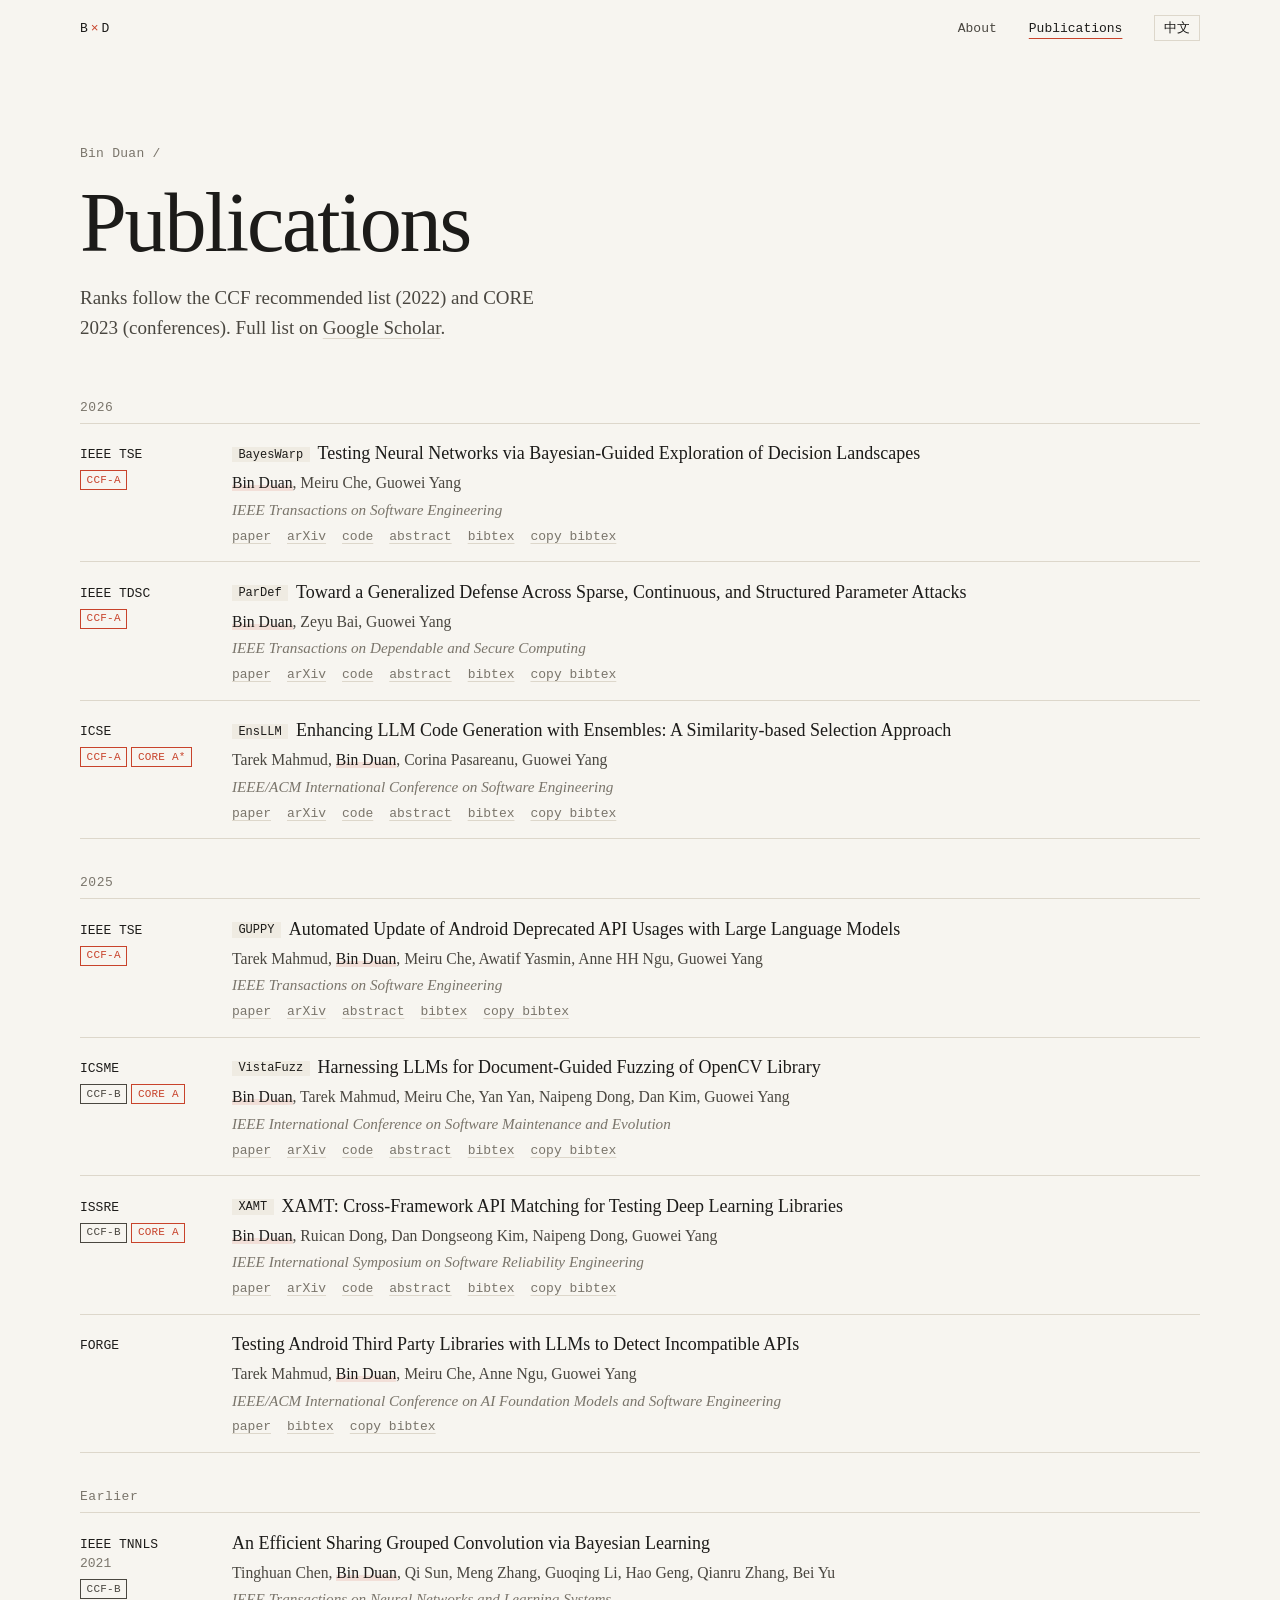
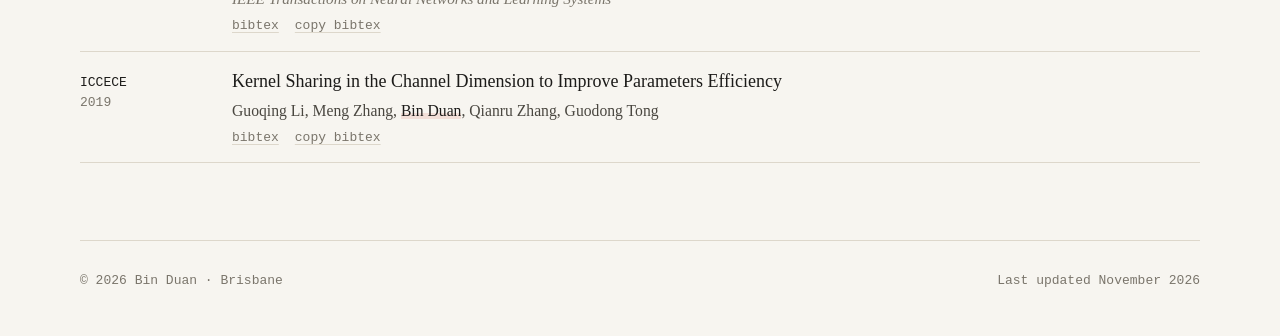
==== publications.html @ 84989628 "feat: About home with news and selected pubs; separate publications page Co-Authored-By: Claude Opus" ====
<!doctype html>
<html lang="en">
<head>
  <meta charset="utf-8">
  <meta name="viewport" content="width=device-width, initial-scale=1">
  <meta name="theme-color" content="#f7f5f0">
  <meta name="description" content="Bin Duan is a PhD student at the University of Queensland working on testing deep learning systems and the libraries they run on.">
  <meta property="og:title" content="Bin Duan">
  <meta property="og:description" content="PhD student at the University of Queensland. Testing deep learning systems and the libraries they run on.">
  <meta property="og:type" content="website">
  <title>Publications — Bin Duan</title>
  <link rel="icon" href="assets/favicon.svg" type="image/svg+xml">
  <link rel="stylesheet" href="styles.css">
  <script src="publications.js" defer></script>
  <script src="app.js" defer></script>
  <script type="application/ld+json">{"@context":"https://schema.org","@type":"Person","name":"Bin Duan","url":"https://beanduan22.github.io/","email":"mailto:b.duan@uq.edu.au","affiliation":{"@type":"CollegeOrUniversity","name":"The University of Queensland"},"sameAs":["https://github.com/beanduan22","https://scholar.google.com/citations?user=vhagAc0AAAAJ"]}</script>
</head>
<body>
  <div class="sentinel" id="sentinel" aria-hidden="true"></div>
  <a class="skip-link" href="#main" data-i18n="skip">Skip to content</a>

  <header class="masthead">
    <div class="page masthead-inner">
      <a class="mark" href="./" aria-label="Bin Duan, top of page">B<span>×</span>D</a>
      <nav aria-label="Sections" class="masthead-nav">
        <a href="./" data-i18n="navAbout">About</a>
        <a href="publications.html" aria-current="page" data-i18n="navPubs">Publications</a>
        <button class="lang" id="lang-toggle" type="button" lang="zh">中文</button>
      </nav>
    </div>
  </header>

  <main id="main">
    <section class="page pubs-page" aria-labelledby="pubs-h">
      <header class="pubs-page-head">
        <p class="meta"><a href="./">Bin Duan</a> /</p>
        <h1 id="pubs-h" data-i18n="pubsH">Publications</h1>
        <p class="body" data-i18n-html="pubsIntro">Ranks follow the CCF recommended list (2022) and CORE 2023 (conferences). Full list on <a href="https://scholar.google.com/citations?user=vhagAc0AAAAJ" target="_blank" rel="noopener noreferrer">Google Scholar</a>.</p>
      </header>
      <div id="pub-list" class="pub-list" data-view="all">
        <noscript><p>The publication list needs JavaScript. See <a href="https://scholar.google.com/citations?user=vhagAc0AAAAJ">Google Scholar</a>.</p></noscript>
      </div>
    </section>
  </main>

  <footer class="page footer">
    <p>© <span id="year">2026</span> Bin Duan · Brisbane</p>
    <p data-i18n="updated">Last updated November 2026</p>
  </footer>
  <p class="toast" id="toast" role="status" aria-live="polite"></p>
</body>
</html>
---- styles.css ----
@font-face { font-family: "Newsreader"; src: url("assets/newsreader-latin-400-normal.woff2") format("woff2"); font-weight: 400; font-style: normal; font-display: swap; }
@font-face { font-family: "Newsreader"; src: url("assets/newsreader-latin-400-italic.woff2") format("woff2"); font-weight: 400; font-style: italic; font-display: swap; }
@font-face { font-family: "Newsreader"; src: url("assets/newsreader-latin-500-normal.woff2") format("woff2"); font-weight: 500; font-style: normal; font-display: swap; }
@font-face { font-family: "Plex Mono"; src: url("assets/ibm-plex-mono-latin-400-normal.woff2") format("woff2"); font-weight: 400; font-display: swap; }
@font-face { font-family: "Plex Mono"; src: url("assets/ibm-plex-mono-latin-500-normal.woff2") format("woff2"); font-weight: 500; font-display: swap; }

:root {
  /* paper, ink, and one red pen */
  --paper: #f7f5f0;
  --paper-deep: #efebe2;
  --ink: #1c1b19;
  --ink-soft: #4a4740;
  --muted: #7a756b;
  --rule: #ddd7cb;
  --pen: #c8432b;
  --pen-soft: rgba(200, 67, 43, 0.12);
  --contour: #b9b1a1;

  --serif: "Newsreader", "Noto Serif SC", "Source Han Serif SC", "Songti SC", Georgia, serif;
  --mono: "Plex Mono", "SFMono-Regular", "Menlo", monospace;

  --text-sm: 0.8125rem;
  --text-base: clamp(1.0625rem, 1rem + 0.25vw, 1.1875rem);
  --text-lede: clamp(1.375rem, 1.15rem + 0.9vw, 1.75rem);
  --text-name: clamp(3rem, 2rem + 4.5vw, 5.25rem);

  --gutter: clamp(1.25rem, 4vw, 3rem);
  --label-col: 9.5rem;
  --ease: cubic-bezier(0.16, 1, 0.3, 1);
}

*, *::before, *::after { box-sizing: border-box; }
html { scroll-behavior: smooth; -webkit-text-size-adjust: 100%; }
body {
  margin: 0;
  background: var(--paper);
  color: var(--ink);
  font: 400 var(--text-base)/1.6 var(--serif);
  font-optical-sizing: auto;
  text-rendering: optimizeLegibility;
}
::selection { background: var(--pen-soft); }

a { color: inherit; text-decoration: underline; text-decoration-color: var(--rule); text-underline-offset: 0.2em; text-decoration-thickness: 1px; transition: text-decoration-color 160ms, color 160ms; }
a:hover { text-decoration-color: var(--pen); }
a:focus-visible, button:focus-visible { outline: 2px solid var(--pen); outline-offset: 3px; border-radius: 2px; }

.skip-link { position: absolute; left: -999px; top: 0.5rem; background: var(--ink); color: var(--paper); padding: 0.4rem 0.8rem; font: var(--text-sm) var(--mono); }
.skip-link:focus { left: 0.5rem; z-index: 10; }

.page { width: min(1120px, 100% - 2 * var(--gutter)); margin-inline: auto; }

/* masthead */
.masthead { position: sticky; top: 0; z-index: 5; background: color-mix(in srgb, var(--paper) 92%, transparent); backdrop-filter: blur(6px); border-bottom: 1px solid transparent; transition: border-color 200ms; }
.masthead.scrolled { border-bottom-color: var(--rule); }
.masthead-inner { display: flex; justify-content: space-between; align-items: center; height: 3.5rem; font: 400 var(--text-sm) var(--mono); }
.mark { text-decoration: none; letter-spacing: 0.08em; font-weight: 500; }
.mark span { color: var(--pen); margin-inline: 0.15em; }
.masthead-nav { display: flex; gap: clamp(0.9rem, 2.5vw, 2rem); align-items: center; }
.masthead-nav a { text-decoration: none; color: var(--ink-soft); }
.masthead-nav a:hover { color: var(--ink); }
.lang { font: inherit; color: var(--ink); background: none; border: 1px solid var(--rule); padding: 0.2rem 0.55rem; cursor: pointer; transition: border-color 160ms, background 160ms; }
.lang:hover { border-color: var(--ink); }
.lang:active { background: var(--paper-deep); }

/* intro */
.intro { display: grid; grid-template-columns: minmax(0, 7fr) minmax(0, 5fr); gap: clamp(2rem, 5vw, 5rem); align-items: end; padding-block: clamp(3.5rem, 9vw, 7.5rem) clamp(3rem, 7vw, 6rem); }
.meta { font: 400 var(--text-sm)/1.4 var(--mono); color: var(--muted); letter-spacing: 0.02em; margin: 0 0 1.25rem; }
h1 { font-size: var(--text-name); font-weight: 400; line-height: 0.95; letter-spacing: -0.025em; margin: 0 0 2rem; }
.body { color: var(--ink-soft); max-width: 52ch; margin: 0 0 2rem; }
.links { list-style: none; padding: 0; margin: 0; display: flex; flex-wrap: wrap; gap: 0.5rem 1.75rem; font: 400 var(--text-sm) var(--mono); }

/* sections */
.section { display: grid; grid-template-columns: var(--label-col) minmax(0, 1fr); gap: 2rem; padding-block: clamp(3rem, 6vw, 5rem); border-top: 1px solid var(--rule); }
.label { font: 500 var(--text-sm)/1.4 var(--mono); text-transform: uppercase; letter-spacing: 0.08em; margin: 0.35rem 0 0; position: sticky; top: 5rem; align-self: start; }
.label-no { color: var(--pen); margin-right: 0.4em; }

/* publications */
.pub { display: grid; grid-template-columns: 8rem minmax(0, 1fr); gap: 1.5rem; padding: 1.1rem 0; border-bottom: 1px solid var(--rule); position: relative; }
.pub::before { content: ""; position: absolute; left: -1rem; top: 1.45rem; width: 0.45rem; height: 1px; background: var(--pen); transform: scaleX(0); transform-origin: left; transition: transform 220ms var(--ease); }
.pub:hover::before, .pub:focus-within::before { transform: scaleX(1); }
.pub-venue { font: 500 var(--text-sm)/1.5 var(--mono); margin: 0.25rem 0 0; }
.pub-venue > p { margin: 0; }
.pub-venue span { display: block; font-weight: 400; color: var(--muted); }
.pub h4 { font-size: 1.125rem; font-weight: 500; line-height: 1.35; margin: 0 0 0.3rem; }
.pub h4 a { text-decoration: none; }
.pub h4 a:hover { text-decoration: underline; text-decoration-color: var(--pen); }
.authors { margin: 0; color: var(--ink-soft); font-size: 0.98rem; }
.authors b { font-weight: 500; color: var(--ink); box-shadow: inset 0 -0.38em 0 var(--pen-soft); }
.pub-links { margin: 0.4rem 0 0; font: 400 var(--text-sm) var(--mono); display: flex; gap: 1rem; }
.pub-links a { color: var(--muted); }
.pub-links a:hover { color: var(--ink); }

/* footer */
.footer { display: flex; justify-content: space-between; gap: 1rem; padding-block: 2rem 3rem; border-top: 1px solid var(--rule); font: 400 var(--text-sm) var(--mono); color: var(--muted); }
.footer p { margin: 0; }

.toast { position: fixed; left: 50%; bottom: 1.5rem; transform: translate(-50%, 1rem); margin: 0; background: var(--ink); color: var(--paper); font: 400 var(--text-sm) var(--mono); padding: 0.5rem 0.9rem; opacity: 0; pointer-events: none; transition: opacity 200ms, transform 200ms var(--ease); }
.toast.show { opacity: 1; transform: translate(-50%, 0); }

html[lang="zh-CN"] .body { line-height: 1.8; }

@media (max-width: 900px) {
  .intro { grid-template-columns: 1fr; align-items: start; }
  .portrait { max-width: 18rem; }
}
@media (max-width: 680px) {
  .section { grid-template-columns: 1fr; gap: 1.25rem; }
  .label { position: static; }
  .pub { grid-template-columns: 1fr; gap: 0.25rem; }
  .pub::before { display: none; }
  .pub-venue span { display: inline; margin-left: 0.5em; }
  .masthead-nav a:not(:last-of-type) { display: none; }
  .footer { flex-direction: column; }
}
.sentinel { position: absolute; top: 0; height: 1px; width: 1px; }
.pair { white-space: nowrap; }
.pair:has(.tool-plain) { white-space: normal; }

/* research threads */
.threads { display: grid; gap: 0; }
.thread { display: grid; grid-template-columns: 2.5rem minmax(0, 1fr); gap: 1rem; padding: 0 0 2.5rem; }
.thread + .thread { padding-top: 2.5rem; border-top: 1px solid var(--rule); }
.thread-no { margin: 0.2rem 0 0; font: 500 var(--text-sm) var(--mono); color: var(--pen); }
.thread h3 { font-size: clamp(1.4rem, 1.2rem + 0.6vw, 1.75rem); font-weight: 500; line-height: 1.2; margin: 0 0 0.9rem; letter-spacing: -0.012em; }
.thread > div > p { margin: 0 0 1.25rem; color: var(--ink-soft); max-width: 62ch; }
.thread-facts { margin: 0; display: grid; gap: 0.5rem; max-width: 62ch; }
.thread-facts > div { display: grid; grid-template-columns: 6rem minmax(0, 1fr); gap: 1rem; }
.thread-facts dt { font: 500 var(--text-sm)/1.7 var(--mono); text-transform: uppercase; letter-spacing: 0.06em; color: var(--muted); }
.thread-facts dd { margin: 0; font-size: 1rem; }

/* publications */
.year { font: 500 var(--text-sm) var(--mono); letter-spacing: 0.04em; color: var(--muted); margin: 2.25rem 0 0; padding-bottom: 0.5rem; border-bottom: 1px solid var(--rule); }
.pub-list > .year:first-child { margin-top: 0; }
.pub-tool { display: inline-block; font: 500 0.75rem var(--mono); background: var(--paper-deep); padding: 0.05rem 0.4rem; margin-right: 0.5rem; vertical-align: 0.15em; }
.pub-full { font-style: italic; color: var(--muted); font-size: 0.95rem; margin: 0.15rem 0 0; }
.pub-links { align-items: baseline; flex-wrap: wrap; }
.pub-links button { font: inherit; color: var(--muted); background: none; border: 0; padding: 0; cursor: pointer; text-decoration: underline; text-decoration-color: var(--rule); text-underline-offset: 0.2em; }
.pub-links button:hover { color: var(--ink); text-decoration-color: var(--pen); }
.pub-links button[aria-expanded="true"] { color: var(--pen); }
.abstract { margin: 0.75rem 0 0.25rem; padding-left: 1rem; border-left: 2px solid var(--pen); color: var(--ink-soft); font-size: 0.98rem; max-width: 70ch; }
.bibtex { margin: 0.75rem 0 0.25rem; padding: 0.9rem 1rem; background: var(--paper-deep); font: 400 0.78rem/1.55 var(--mono); overflow-x: auto; white-space: pre; }

@media (max-width: 900px) {
}
@media (max-width: 680px) {
  .thread { grid-template-columns: 1fr; gap: 0.25rem; }
  .thread-facts > div { grid-template-columns: 1fr; gap: 0; }
}

/* portrait */
.portrait { position: relative; margin: 0; justify-self: end; width: min(100%, 22rem); aspect-ratio: 1 / 1; background: var(--paper-deep); }
.portrait::after { content: ""; position: absolute; inset: 0.75rem -0.75rem -0.75rem 0.75rem; border: 1px solid var(--rule); z-index: -1; }
.portrait img { display: block; width: 100%; height: 100%; object-fit: cover; filter: saturate(0.9) contrast(1.02); }
.portrait-empty { display: none; position: absolute; inset: 0; place-content: center; text-align: center; font: 400 var(--text-sm)/1.6 var(--mono); color: var(--muted); border: 1px dashed var(--contour); }
.portrait.is-empty img { display: none; }
.portrait.is-empty .portrait-empty { display: grid; }
.intro { align-items: center; }

/* ranks */
.ranks { display: flex; flex-wrap: wrap; gap: 0.25rem; margin: 0.35rem 0 0 !important; }
.rank { font: 500 0.6875rem/1 var(--mono); letter-spacing: 0.02em; padding: 0.22rem 0.35rem; border: 1px solid currentColor; white-space: nowrap; }
.pub-venue .ranks .rank-top { color: var(--pen); font-weight: 500; }
.pub-venue .ranks .rank-mid { color: var(--ink-soft); font-weight: 500; }

/* thread paper links */
.thread-papers { display: flex; flex-wrap: wrap; gap: 0.35rem 0.5rem; }
.thread-paper { font: 400 var(--text-sm)/1.5 var(--mono); text-decoration: none; background: var(--paper-deep); padding: 0.1rem 0.45rem; transition: background 160ms, color 160ms; }
.thread-paper:hover { background: var(--ink); color: var(--paper); }

/* intro bio directions */
.body em { font-style: italic; color: var(--ink); }

.pub-note { font: 400 var(--text-sm) var(--mono); color: var(--muted); margin: 0 0 1.75rem; }

/* news */
.news { list-style: none; margin: 0; padding: 0; max-width: 46rem; }
.news li { display: grid; grid-template-columns: 6.5rem minmax(0, 1fr); gap: 1.25rem; padding: 0.7rem 0; border-bottom: 1px solid var(--rule); }
.news li:first-child { padding-top: 0.2rem; }
.news time { font: 400 var(--text-sm)/1.9 var(--mono); color: var(--muted); white-space: nowrap; }
.news li:first-child time { color: var(--pen); }
.news p { margin: 0; }
.news em { font-style: italic; }

/* links between pages */
.more { margin: 1.5rem 0 0; font: 500 var(--text-sm) var(--mono); }
.more a { text-decoration: none; border-bottom: 1px solid var(--ink); padding-bottom: 0.15rem; transition: color 160ms, border-color 160ms; }
.more a:hover { color: var(--pen); border-color: var(--pen); }
.masthead-nav a[aria-current="page"] { color: var(--ink); text-decoration: underline; text-decoration-color: var(--pen); text-underline-offset: 0.45em; }

/* publications page */
.pubs-page { padding-block: clamp(3rem, 7vw, 5.5rem) clamp(3rem, 6vw, 5rem); }
.pubs-page-head { margin-bottom: clamp(2rem, 5vw, 3.5rem); max-width: 46rem; }
.pubs-page-head .meta a { text-decoration: none; }
.pubs-page-head h1 { margin-bottom: 1.25rem; }
.pubs-page-head .body { margin: 0; }

@media (max-width: 680px) {
  .news li { grid-template-columns: 1fr; gap: 0.1rem; }
  .masthead-nav a:not(:last-of-type) { display: inline; }
}
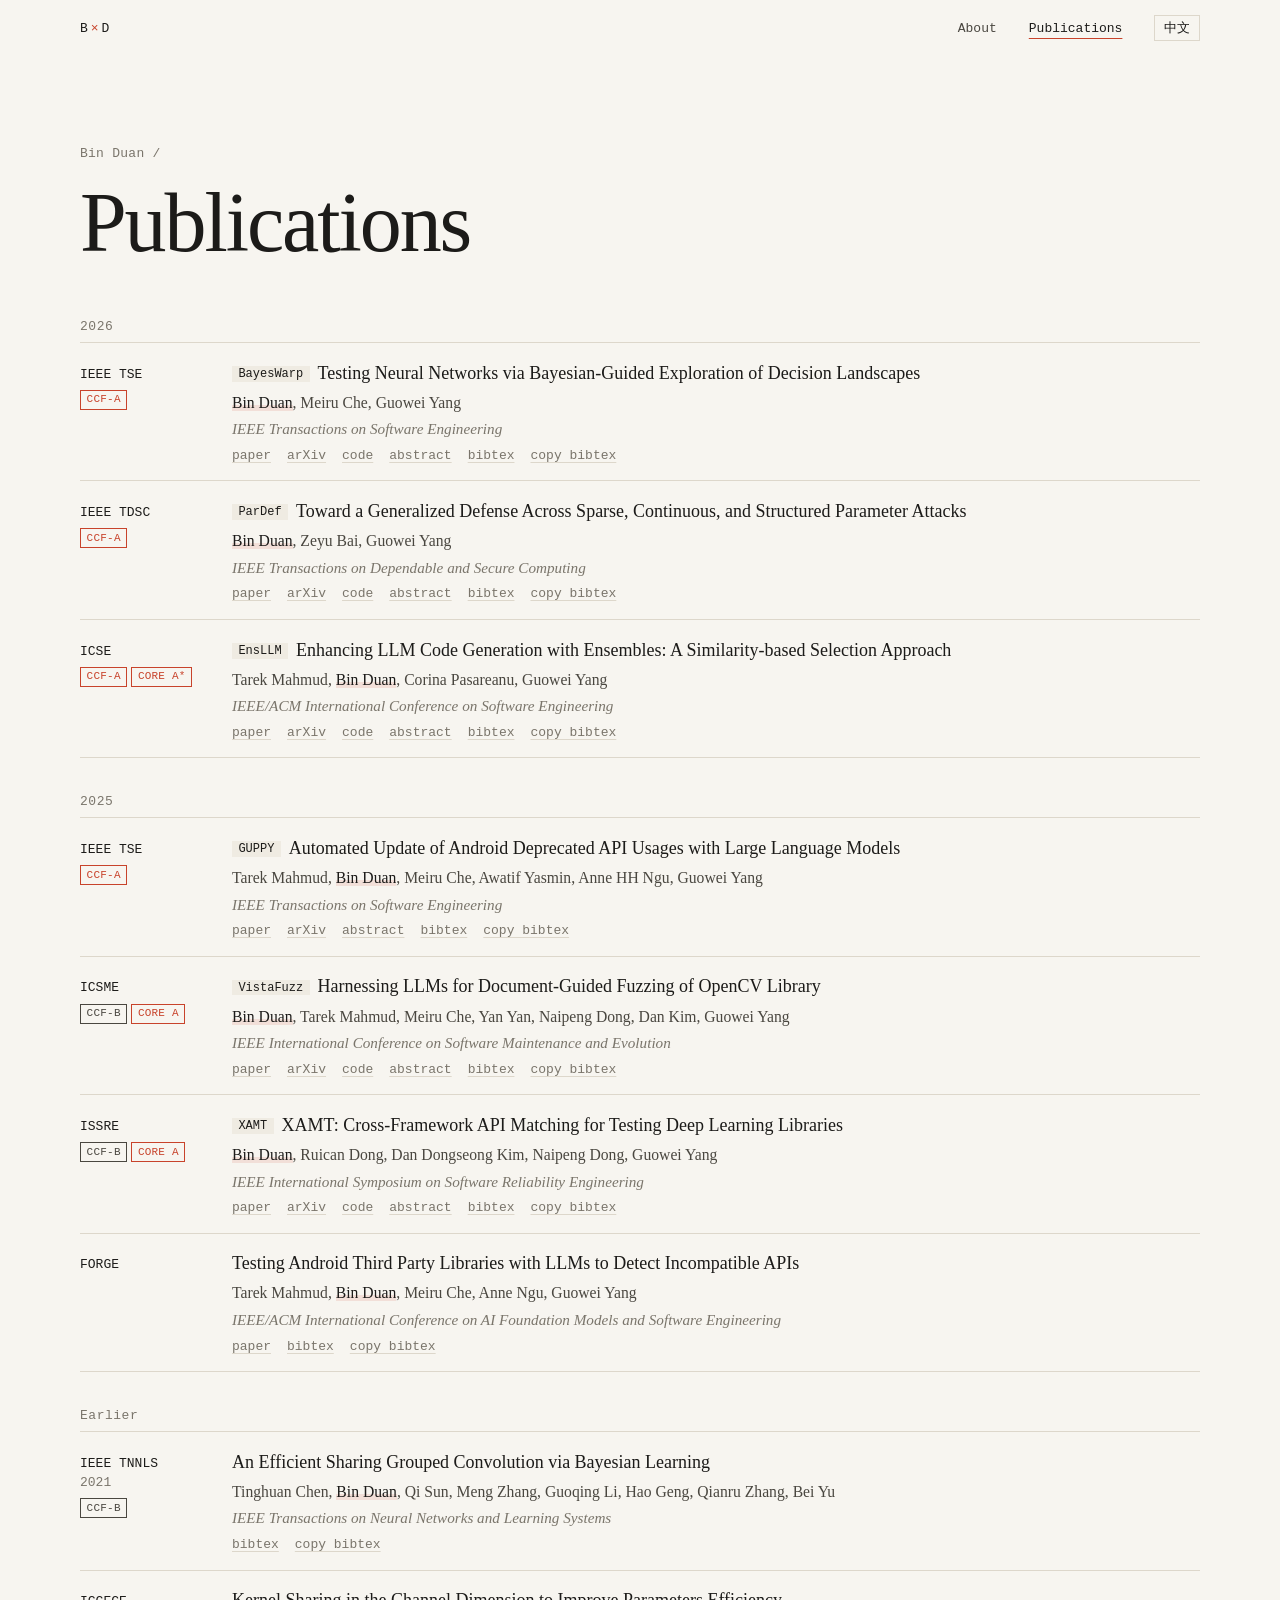
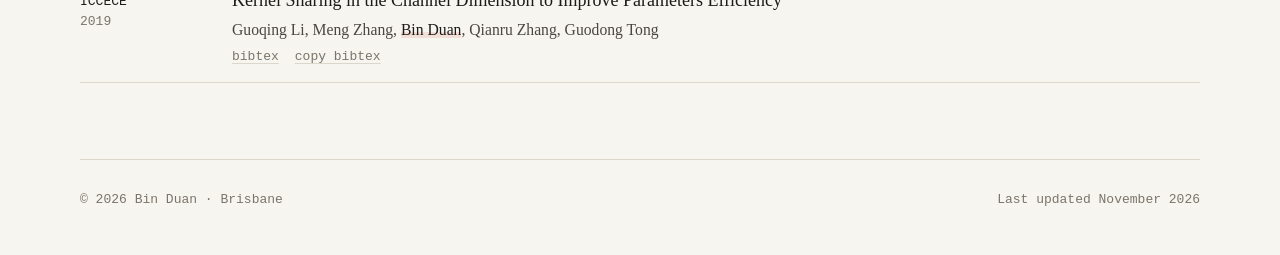
==== commit ca63f754: "fix: new portrait at native ratio, drop tool names from news, remove pubs intro Co-Authored-By: Clau" ====
--- a/publications.html
+++ b/publications.html
@@ -35,7 +35,6 @@
       <header class="pubs-page-head">
         <p class="meta"><a href="./">Bin Duan</a> /</p>
         <h1 id="pubs-h" data-i18n="pubsH">Publications</h1>
-        <p class="body" data-i18n-html="pubsIntro">Ranks follow the CCF recommended list (2022) and CORE 2023 (conferences). Full list on <a href="https://scholar.google.com/citations?user=vhagAc0AAAAJ" target="_blank" rel="noopener noreferrer">Google Scholar</a>.</p>
       </header>
       <div id="pub-list" class="pub-list" data-view="all">
         <noscript><p>The publication list needs JavaScript. See <a href="https://scholar.google.com/citations?user=vhagAc0AAAAJ">Google Scholar</a>.</p></noscript>
--- a/styles.css
+++ b/styles.css
@@ -149,7 +149,7 @@
 }
 
 /* portrait */
-.portrait { position: relative; margin: 0; justify-self: end; width: min(100%, 22rem); aspect-ratio: 1 / 1; background: var(--paper-deep); }
+.portrait { position: relative; margin: 0; justify-self: end; width: min(100%, 22rem); aspect-ratio: 2010 / 2289; background: var(--paper-deep); }
 .portrait::after { content: ""; position: absolute; inset: 0.75rem -0.75rem -0.75rem 0.75rem; border: 1px solid var(--rule); z-index: -1; }
 .portrait img { display: block; width: 100%; height: 100%; object-fit: cover; filter: saturate(0.9) contrast(1.02); }
 .portrait-empty { display: none; position: absolute; inset: 0; place-content: center; text-align: center; font: 400 var(--text-sm)/1.6 var(--mono); color: var(--muted); border: 1px dashed var(--contour); }
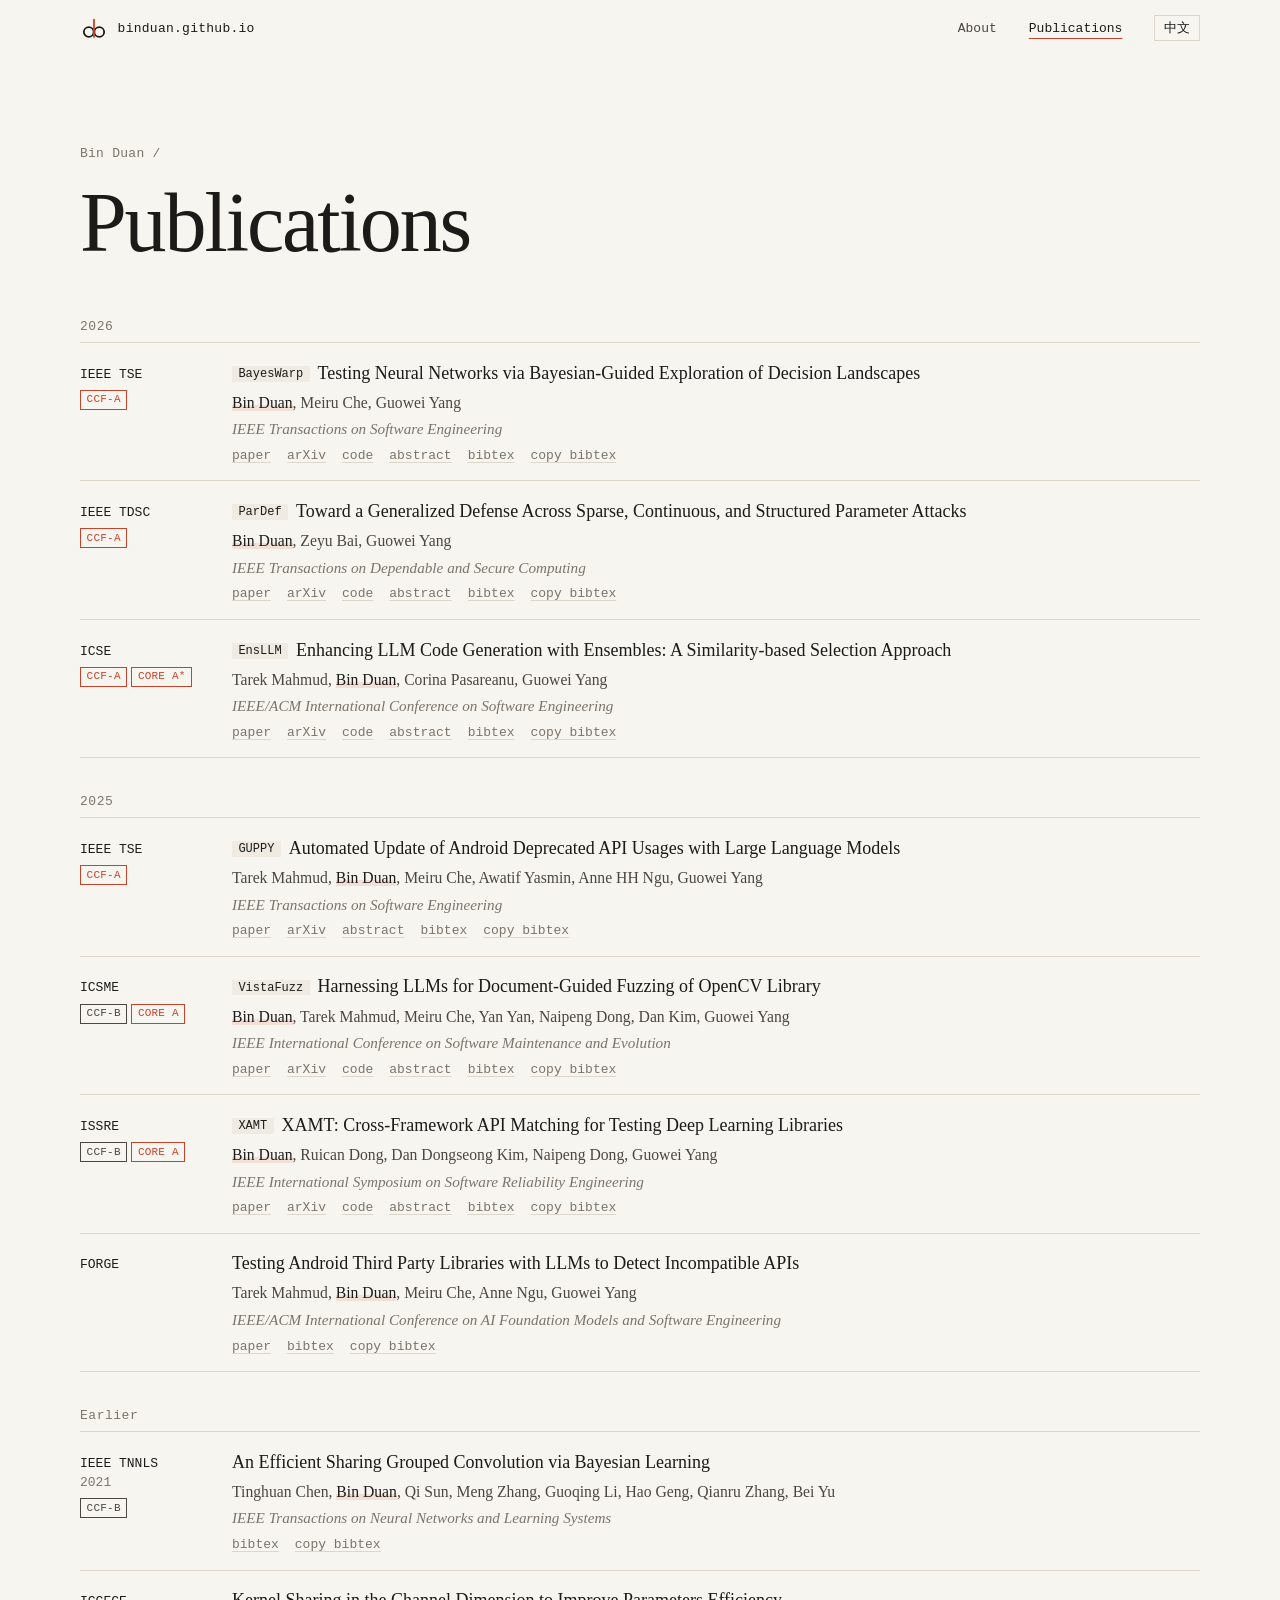
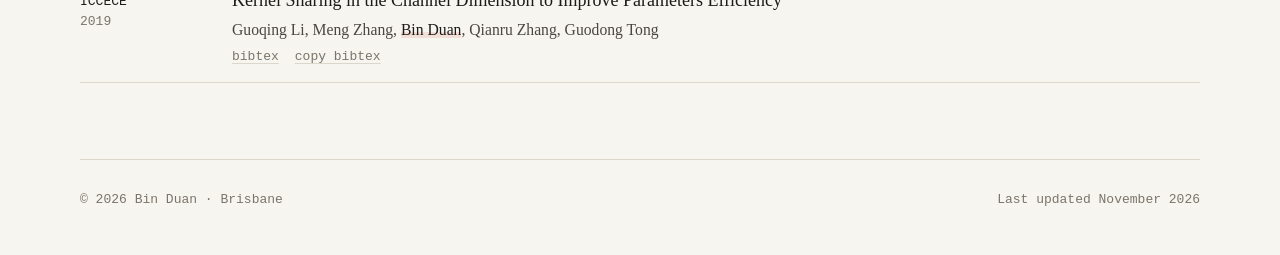
==== commit b62cd21e: "feat: symmetric db logo and binduan.github.io site name Co-Authored-By: Claude Opus 5.5 <noreply@ant" ====
--- a/publications.html
+++ b/publications.html
@@ -5,10 +5,10 @@
   <meta name="viewport" content="width=device-width, initial-scale=1">
   <meta name="theme-color" content="#f7f5f0">
   <meta name="description" content="Bin Duan is a PhD student at the University of Queensland working on testing deep learning systems and the libraries they run on.">
-  <meta property="og:title" content="Bin Duan">
+  <meta property="og:title" content="binduan.github.io — Bin Duan">
   <meta property="og:description" content="PhD student at the University of Queensland. Testing deep learning systems and the libraries they run on.">
   <meta property="og:type" content="website">
-  <title>Publications — Bin Duan</title>
+  <title>Publications · binduan.github.io</title>
   <link rel="icon" href="assets/favicon.svg" type="image/svg+xml">
   <link rel="stylesheet" href="styles.css">
   <script src="publications.js" defer></script>
@@ -21,7 +21,7 @@
 
   <header class="masthead">
     <div class="page masthead-inner">
-      <a class="mark" href="./" aria-label="Bin Duan, top of page">B<span>×</span>D</a>
+      <a class="mark" href="./" aria-label="binduan.github.io, home"><svg class="mark-glyph" viewBox="0 0 40 30" aria-hidden="true"><circle cx="12.5" cy="20" r="7"/><circle cx="27.5" cy="20" r="7"/><path class="mark-stem" d="M20 2.5v24.5"/></svg><span class="mark-text">binduan.github.io</span></a>
       <nav aria-label="Sections" class="masthead-nav">
         <a href="./" data-i18n="navAbout">About</a>
         <a href="publications.html" aria-current="page" data-i18n="navPubs">Publications</a>
--- a/styles.css
+++ b/styles.css
@@ -54,8 +54,11 @@
 .masthead { position: sticky; top: 0; z-index: 5; background: color-mix(in srgb, var(--paper) 92%, transparent); backdrop-filter: blur(6px); border-bottom: 1px solid transparent; transition: border-color 200ms; }
 .masthead.scrolled { border-bottom-color: var(--rule); }
 .masthead-inner { display: flex; justify-content: space-between; align-items: center; height: 3.5rem; font: 400 var(--text-sm) var(--mono); }
-.mark { text-decoration: none; letter-spacing: 0.08em; font-weight: 500; }
-.mark span { color: var(--pen); margin-inline: 0.15em; }
+.mark { display: inline-flex; align-items: center; gap: 0.6rem; text-decoration: none; color: var(--ink); }
+.mark-glyph { width: 1.75rem; height: auto; fill: none; stroke: var(--ink); stroke-width: 2.6; stroke-linecap: round; overflow: visible; }
+.mark-glyph .mark-stem { stroke: var(--pen); transform-origin: 50% 100%; transition: transform 260ms var(--ease); }
+.mark:hover .mark-glyph .mark-stem { transform: scaleY(1.12); }
+.mark-text { font-weight: 500; letter-spacing: 0.02em; }
 .masthead-nav { display: flex; gap: clamp(0.9rem, 2.5vw, 2rem); align-items: center; }
 .masthead-nav a { text-decoration: none; color: var(--ink-soft); }
 .masthead-nav a:hover { color: var(--ink); }
@@ -199,3 +202,4 @@
   .news li { grid-template-columns: 1fr; gap: 0.1rem; }
   .masthead-nav a:not(:last-of-type) { display: inline; }
 }
+@media (max-width: 520px) { .mark-text { display: none; } }
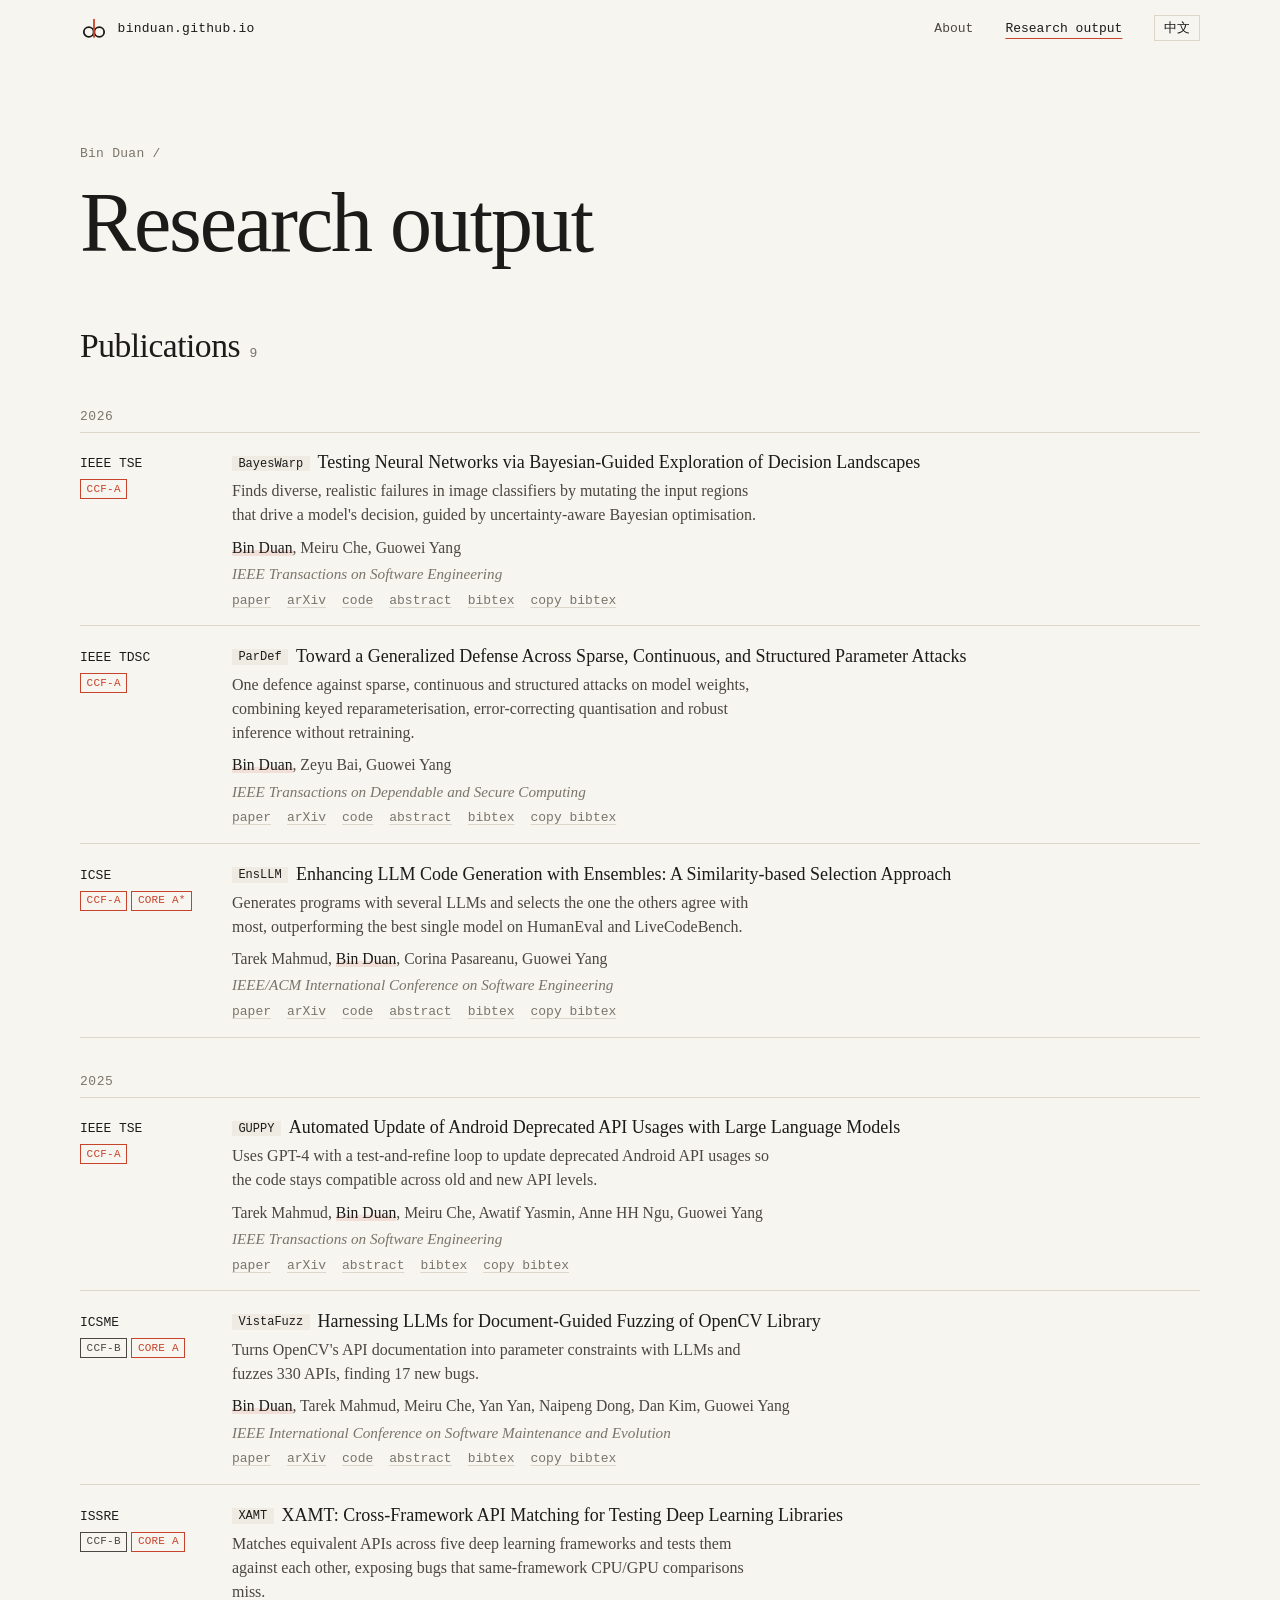
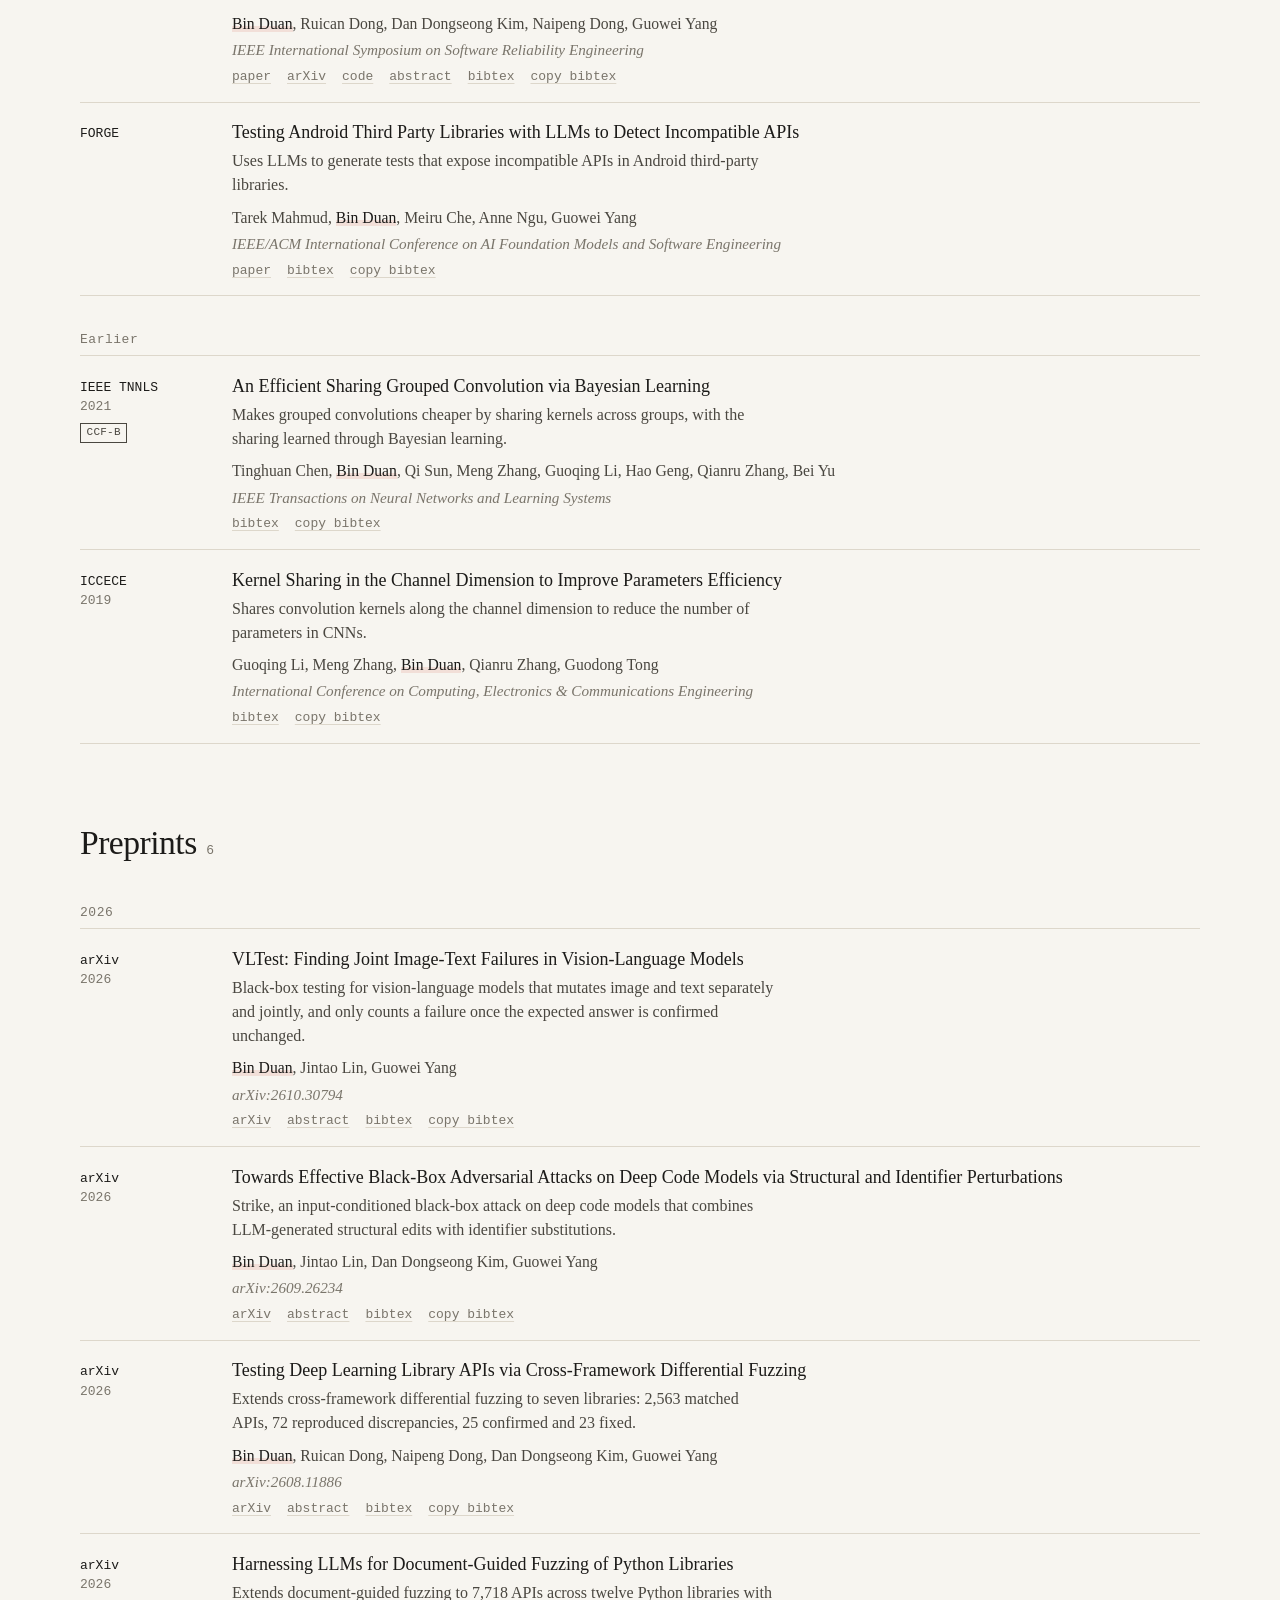
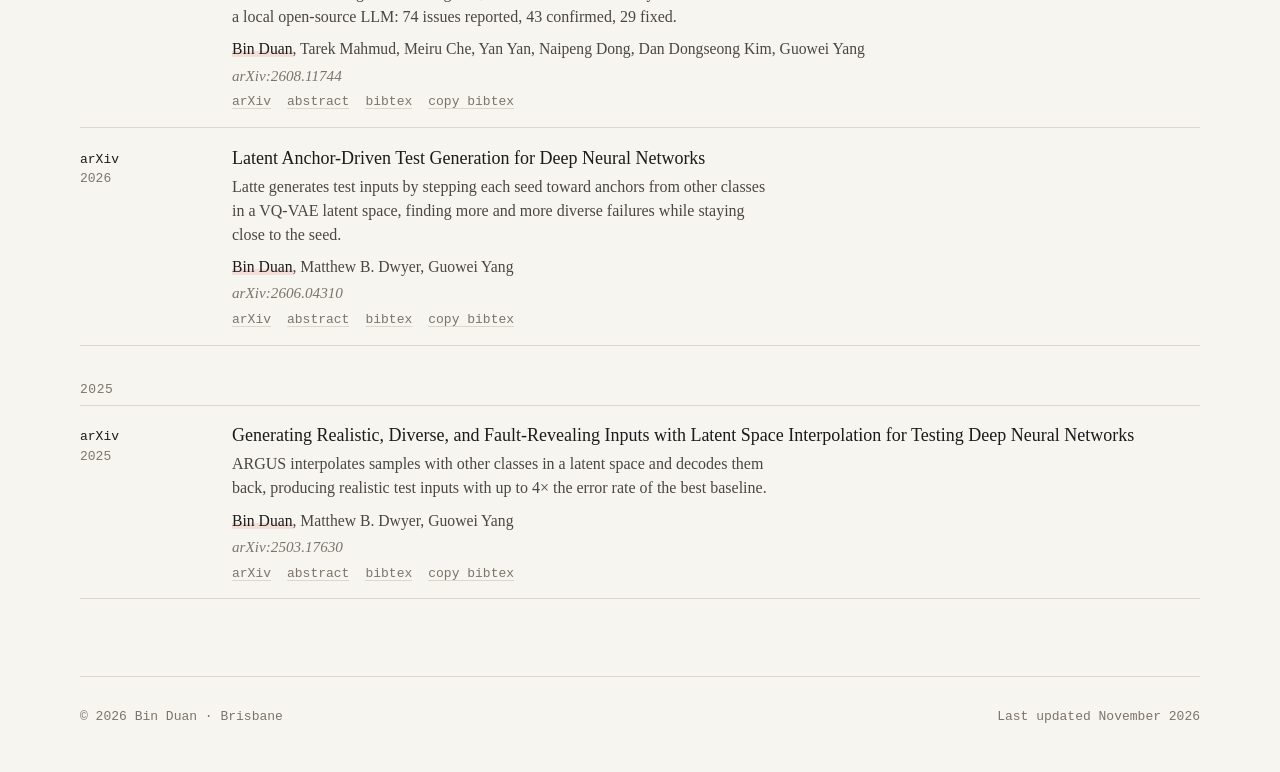
==== commit 0d366365: "feat: PhD candidate, per-paper summaries, research output page split into publications and preprints" ====
--- a/publications.html
+++ b/publications.html
@@ -4,15 +4,15 @@
   <meta charset="utf-8">
   <meta name="viewport" content="width=device-width, initial-scale=1">
   <meta name="theme-color" content="#f7f5f0">
-  <meta name="description" content="Bin Duan is a PhD student at the University of Queensland working on testing deep learning systems and the libraries they run on.">
+  <meta name="description" content="Bin Duan is a PhD candidate at the University of Queensland working on testing deep learning systems and the libraries they run on.">
   <meta property="og:title" content="binduan.github.io — Bin Duan">
-  <meta property="og:description" content="PhD student at the University of Queensland. Testing deep learning systems and the libraries they run on.">
+  <meta property="og:description" content="PhD candidate at the University of Queensland. Testing deep learning systems and the libraries they run on.">
   <meta property="og:type" content="website">
-  <title>Publications · binduan.github.io</title>
+  <title>Research output · binduan.github.io</title>
   <link rel="icon" href="assets/favicon.svg" type="image/svg+xml">
-  <link rel="stylesheet" href="styles.css">
-  <script src="publications.js" defer></script>
-  <script src="app.js" defer></script>
+  <link rel="stylesheet" href="styles.css?v=202611221612">
+  <script src="publications.js?v=202611221612" defer></script>
+  <script src="app.js?v=202611221612" defer></script>
   <script type="application/ld+json">{"@context":"https://schema.org","@type":"Person","name":"Bin Duan","url":"https://beanduan22.github.io/","email":"mailto:b.duan@uq.edu.au","affiliation":{"@type":"CollegeOrUniversity","name":"The University of Queensland"},"sameAs":["https://github.com/beanduan22","https://scholar.google.com/citations?user=vhagAc0AAAAJ"]}</script>
 </head>
 <body>
@@ -24,7 +24,7 @@
       <a class="mark" href="./" aria-label="binduan.github.io, home"><svg class="mark-glyph" viewBox="0 0 40 30" aria-hidden="true"><circle cx="12.5" cy="20" r="7"/><circle cx="27.5" cy="20" r="7"/><path class="mark-stem" d="M20 2.5v24.5"/></svg><span class="mark-text">binduan.github.io</span></a>
       <nav aria-label="Sections" class="masthead-nav">
         <a href="./" data-i18n="navAbout">About</a>
-        <a href="publications.html" aria-current="page" data-i18n="navPubs">Publications</a>
+        <a href="publications.html" aria-current="page" data-i18n="navPubs">Research output</a>
         <button class="lang" id="lang-toggle" type="button" lang="zh">中文</button>
       </nav>
     </div>
@@ -34,7 +34,7 @@
     <section class="page pubs-page" aria-labelledby="pubs-h">
       <header class="pubs-page-head">
         <p class="meta"><a href="./">Bin Duan</a> /</p>
-        <h1 id="pubs-h" data-i18n="pubsH">Publications</h1>
+        <h1 id="pubs-h" data-i18n="pubsH">Research output</h1>
       </header>
       <div id="pub-list" class="pub-list" data-view="all">
         <noscript><p>The publication list needs JavaScript. See <a href="https://scholar.google.com/citations?user=vhagAc0AAAAJ">Google Scholar</a>.</p></noscript>
--- a/styles.css
+++ b/styles.css
@@ -76,7 +76,6 @@
 /* sections */
 .section { display: grid; grid-template-columns: var(--label-col) minmax(0, 1fr); gap: 2rem; padding-block: clamp(3rem, 6vw, 5rem); border-top: 1px solid var(--rule); }
 .label { font: 500 var(--text-sm)/1.4 var(--mono); text-transform: uppercase; letter-spacing: 0.08em; margin: 0.35rem 0 0; position: sticky; top: 5rem; align-self: start; }
-.label-no { color: var(--pen); margin-right: 0.4em; }
 
 /* publications */
 .pub { display: grid; grid-template-columns: 8rem minmax(0, 1fr); gap: 1.5rem; padding: 1.1rem 0; border-bottom: 1px solid var(--rule); position: relative; }
@@ -166,10 +165,6 @@
 .pub-venue .ranks .rank-top { color: var(--pen); font-weight: 500; }
 .pub-venue .ranks .rank-mid { color: var(--ink-soft); font-weight: 500; }
 
-/* thread paper links */
-.thread-papers { display: flex; flex-wrap: wrap; gap: 0.35rem 0.5rem; }
-.thread-paper { font: 400 var(--text-sm)/1.5 var(--mono); text-decoration: none; background: var(--paper-deep); padding: 0.1rem 0.45rem; transition: background 160ms, color 160ms; }
-.thread-paper:hover { background: var(--ink); color: var(--paper); }
 
 /* intro bio directions */
 .body em { font-style: italic; color: var(--ink); }
@@ -203,3 +198,23 @@
   .masthead-nav a:not(:last-of-type) { display: inline; }
 }
 @media (max-width: 520px) { .mark-text { display: none; } }
+
+/* thread paper lists */
+.thread-papers { list-style: none; margin: 1.5rem 0 0; padding: 0; max-width: 62ch; border-top: 1px solid var(--rule); }
+.thread-papers li { display: grid; grid-template-columns: 7.5rem minmax(0, 1fr); gap: 1rem; padding: 0.55rem 0; border-bottom: 1px solid var(--rule); font-size: 0.98rem; line-height: 1.45; }
+.tp-tag { font: 500 0.75rem/1.9 var(--mono); color: var(--ink); white-space: nowrap; }
+.is-preprint .tp-tag { color: var(--muted); font-weight: 400; }
+.thread-papers a { text-decoration: none; }
+.thread-papers a:hover { text-decoration: underline; text-decoration-color: var(--pen); }
+@media (max-width: 680px) { .thread-papers li { grid-template-columns: 1fr; gap: 0; } }
+
+/* name affiliation */
+h1 .at { font: 400 0.32em/1 var(--mono); letter-spacing: 0; color: var(--pen); margin-left: 0.35em; vertical-align: 0.15em; }
+
+/* summaries, output parts */
+.pub-summary { margin: 0.1rem 0 0.45rem; color: var(--ink-soft); max-width: 68ch; font-size: 1rem; line-height: 1.5; }
+.output-part + .output-part { margin-top: clamp(3rem, 6vw, 4.5rem); }
+.part-h { display: flex; align-items: baseline; gap: 0.6rem; font-size: clamp(1.6rem, 1.3rem + 1vw, 2.1rem); font-weight: 400; letter-spacing: -0.015em; margin: 0 0 1.25rem; }
+.part-h .count { font: 400 var(--text-sm) var(--mono); color: var(--muted); }
+.papers-h { font: 500 var(--text-sm) var(--mono); text-transform: uppercase; letter-spacing: 0.06em; color: var(--muted); margin: 1.75rem 0 0.5rem; }
+.papers-h + .thread-papers { margin-top: 0; }
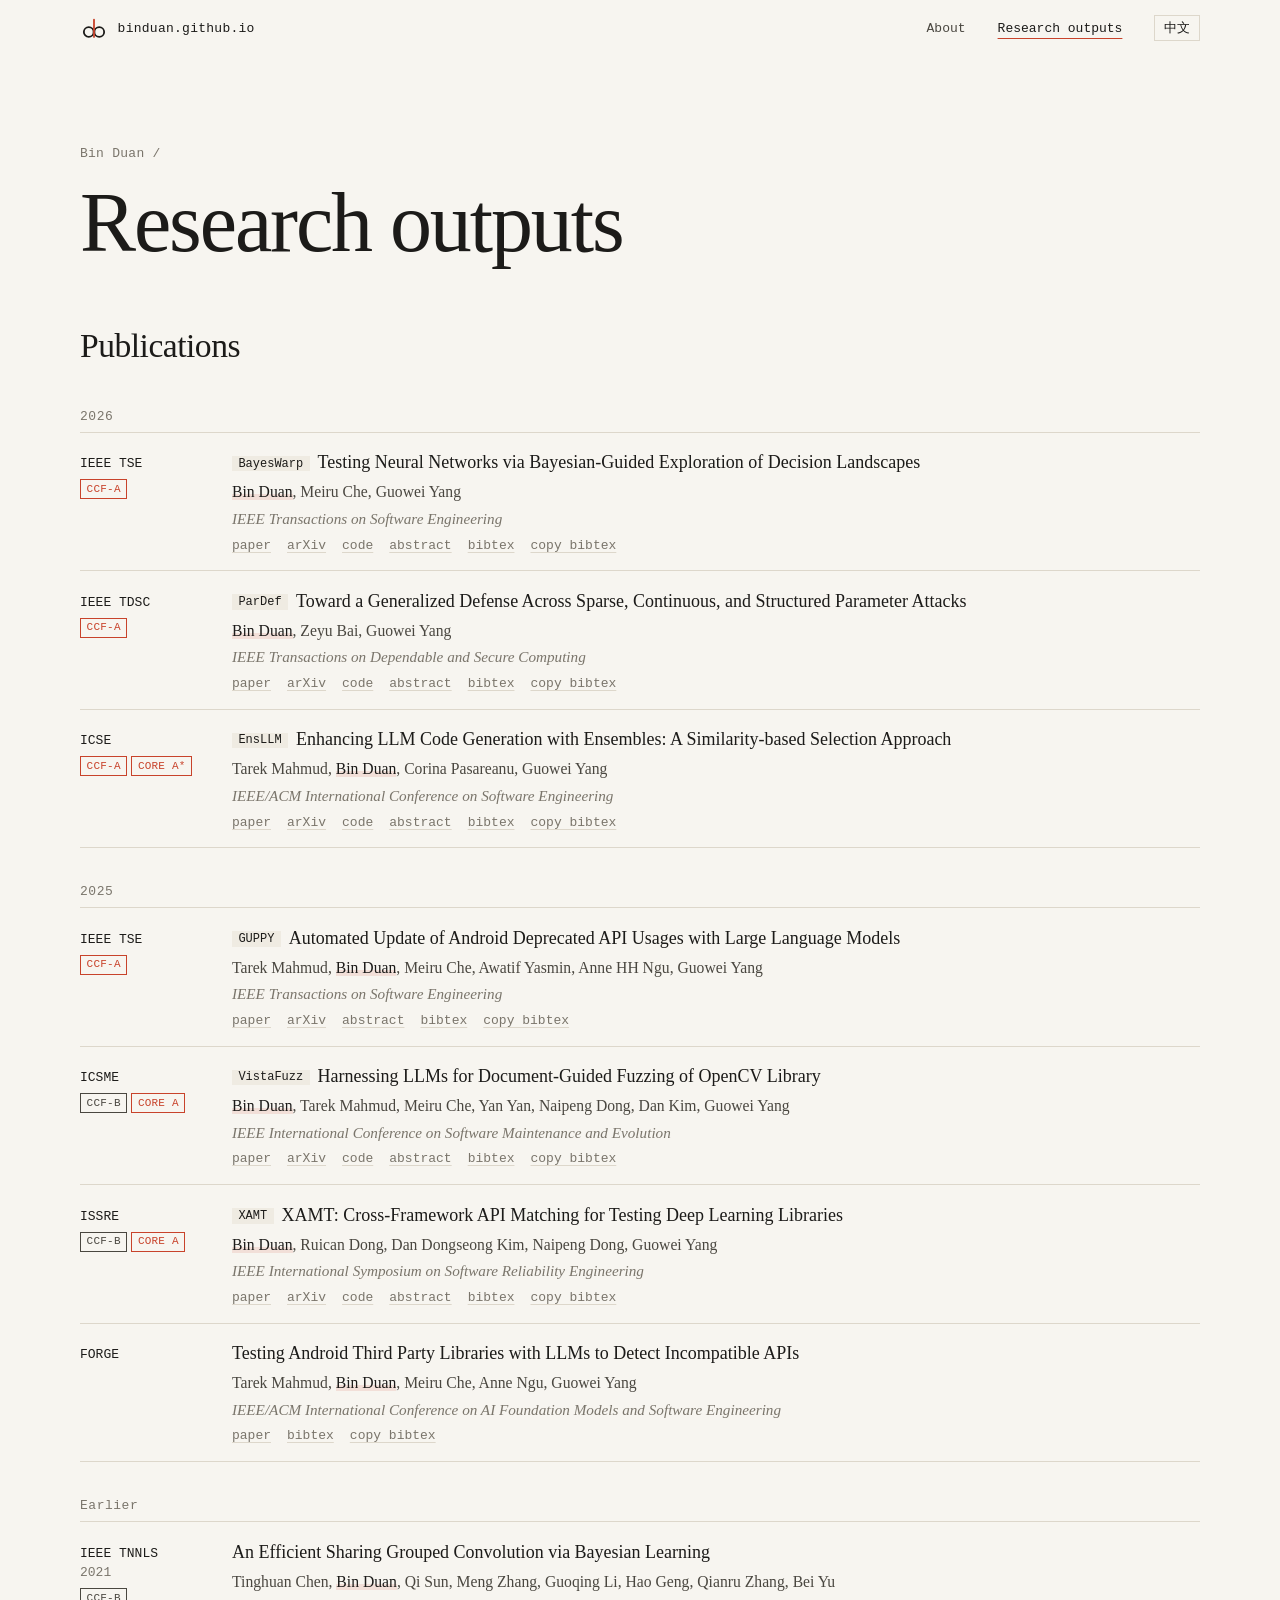
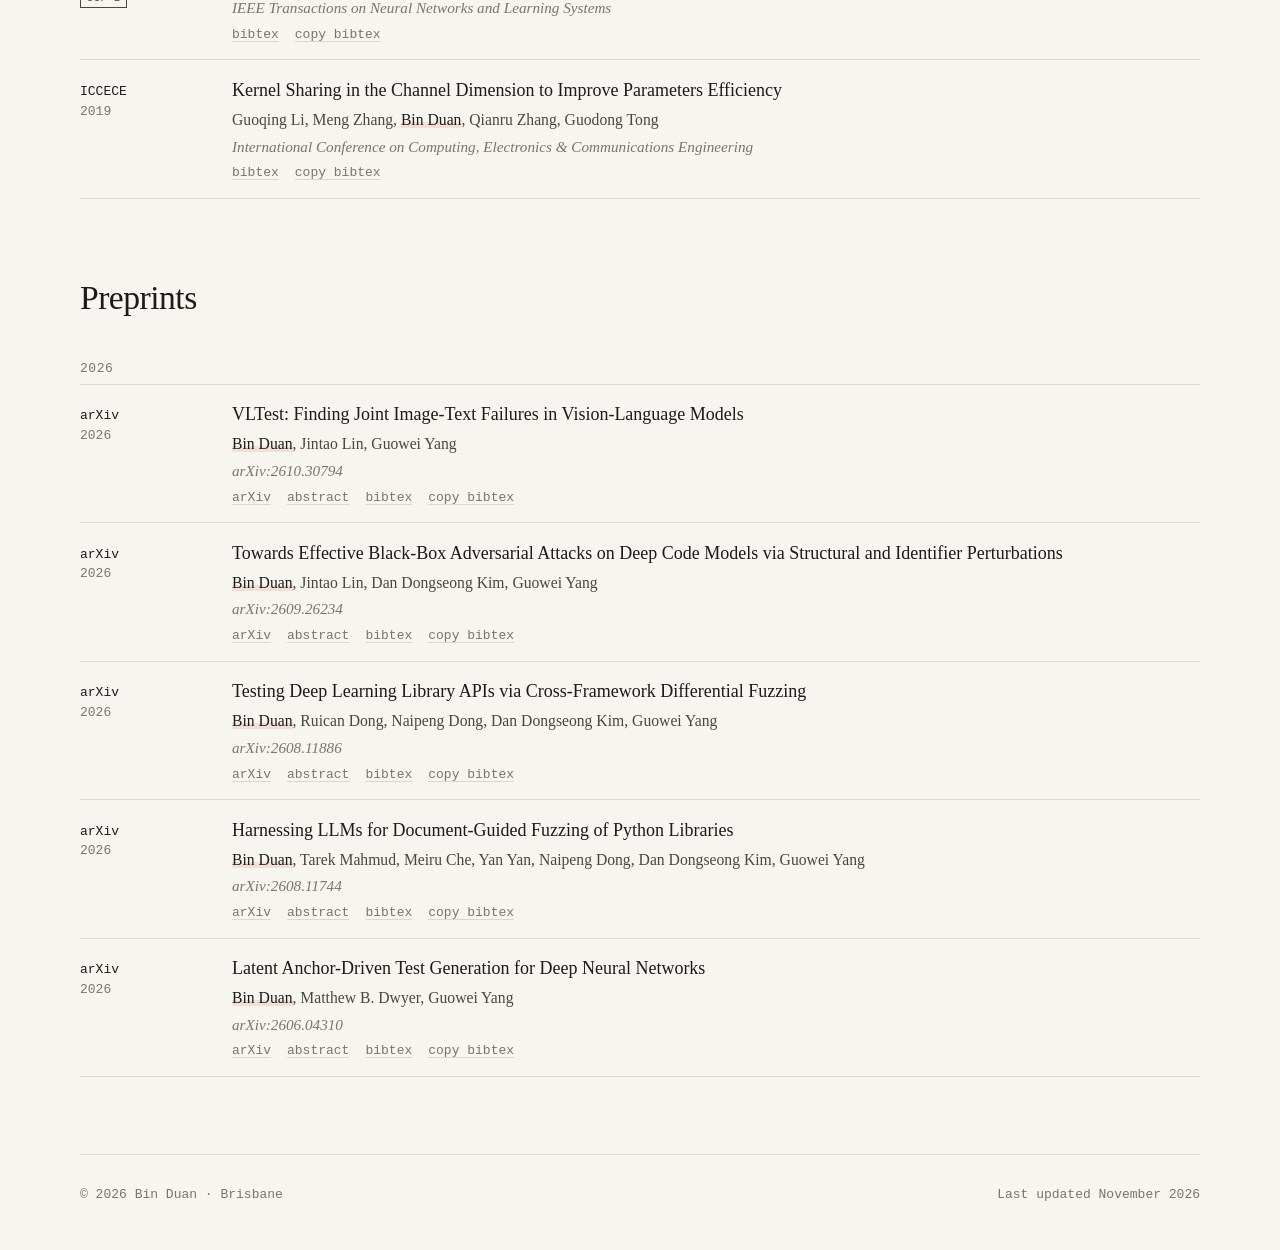
==== commit 3b1b08a6: "feat: research-outputs page without counts or summaries; remove ARGUS preprint Old publications.html" ====
--- a/publications.html
+++ b/publications.html
@@ -1,51 +1,5 @@
 <!doctype html>
-<html lang="en">
-<head>
-  <meta charset="utf-8">
-  <meta name="viewport" content="width=device-width, initial-scale=1">
-  <meta name="theme-color" content="#f7f5f0">
-  <meta name="description" content="Bin Duan is a PhD candidate at the University of Queensland working on testing deep learning systems and the libraries they run on.">
-  <meta property="og:title" content="binduan.github.io — Bin Duan">
-  <meta property="og:description" content="PhD candidate at the University of Queensland. Testing deep learning systems and the libraries they run on.">
-  <meta property="og:type" content="website">
-  <title>Research output · binduan.github.io</title>
-  <link rel="icon" href="assets/favicon.svg" type="image/svg+xml">
-  <link rel="stylesheet" href="styles.css?v=202611221612">
-  <script src="publications.js?v=202611221612" defer></script>
-  <script src="app.js?v=202611221612" defer></script>
-  <script type="application/ld+json">{"@context":"https://schema.org","@type":"Person","name":"Bin Duan","url":"https://beanduan22.github.io/","email":"mailto:b.duan@uq.edu.au","affiliation":{"@type":"CollegeOrUniversity","name":"The University of Queensland"},"sameAs":["https://github.com/beanduan22","https://scholar.google.com/citations?user=vhagAc0AAAAJ"]}</script>
-</head>
-<body>
-  <div class="sentinel" id="sentinel" aria-hidden="true"></div>
-  <a class="skip-link" href="#main" data-i18n="skip">Skip to content</a>
-
-  <header class="masthead">
-    <div class="page masthead-inner">
-      <a class="mark" href="./" aria-label="binduan.github.io, home"><svg class="mark-glyph" viewBox="0 0 40 30" aria-hidden="true"><circle cx="12.5" cy="20" r="7"/><circle cx="27.5" cy="20" r="7"/><path class="mark-stem" d="M20 2.5v24.5"/></svg><span class="mark-text">binduan.github.io</span></a>
-      <nav aria-label="Sections" class="masthead-nav">
-        <a href="./" data-i18n="navAbout">About</a>
-        <a href="publications.html" aria-current="page" data-i18n="navPubs">Research output</a>
-        <button class="lang" id="lang-toggle" type="button" lang="zh">中文</button>
-      </nav>
-    </div>
-  </header>
-
-  <main id="main">
-    <section class="page pubs-page" aria-labelledby="pubs-h">
-      <header class="pubs-page-head">
-        <p class="meta"><a href="./">Bin Duan</a> /</p>
-        <h1 id="pubs-h" data-i18n="pubsH">Research output</h1>
-      </header>
-      <div id="pub-list" class="pub-list" data-view="all">
-        <noscript><p>The publication list needs JavaScript. See <a href="https://scholar.google.com/citations?user=vhagAc0AAAAJ">Google Scholar</a>.</p></noscript>
-      </div>
-    </section>
-  </main>
-
-  <footer class="page footer">
-    <p>© <span id="year">2026</span> Bin Duan · Brisbane</p>
-    <p data-i18n="updated">Last updated November 2026</p>
-  </footer>
-  <p class="toast" id="toast" role="status" aria-live="polite"></p>
-</body>
-</html>
+<html lang="en"><head><meta charset="utf-8"><title>Research outputs · binduan.github.io</title>
+<meta http-equiv="refresh" content="0; url=research-outputs.html">
+<link rel="canonical" href="https://beanduan22.github.io/research-outputs.html">
+</head><body><p><a href="research-outputs.html">Research outputs</a></p></body></html>
